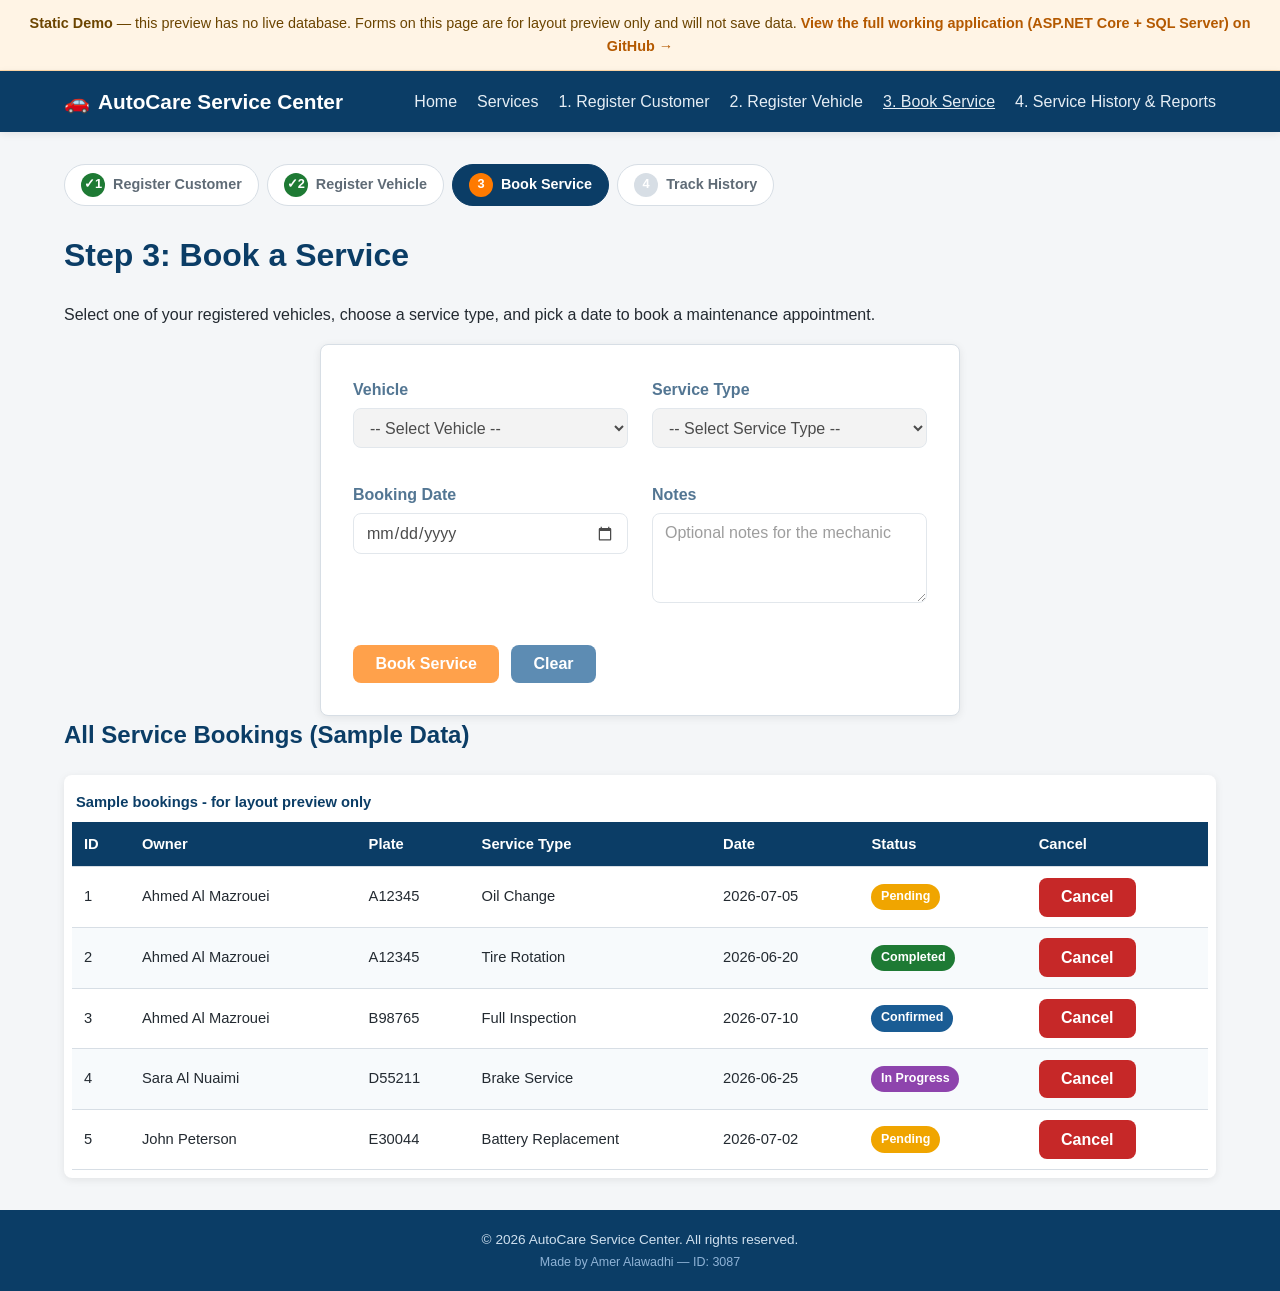
==== VehicleServiceBooking-StaticDemo/bookings.html @ 6cf4703b "Add Vehicle Maintenance Service Booking System (Web Forms, ASP.NET Core, static demo) Includes three" ====
<!DOCTYPE html>
<html lang="en">
<head>
    <meta charset="utf-8" />
    <meta name="viewport" content="width=device-width, initial-scale=1.0" />
    <title>Service Booking - Vehicle Maintenance Service Booking (Static Demo)</title>
    <link rel="stylesheet" href="css/site.css" />
</head>
<body>
    <div id="demo-banner-mount"></div>
    <div id="site-header-mount"></div>

    <main class="page-content">
        <ol class="step-indicator" aria-label="Booking workflow progress">
            <li class="done"><span class="step-indicator-num">1</span> Register Customer</li>
            <li class="done"><span class="step-indicator-num">2</span> Register Vehicle</li>
            <li class="active"><span class="step-indicator-num">3</span> Book Service</li>
            <li><span class="step-indicator-num">4</span> Track History</li>
        </ol>

        <h1>Step 3: Book a Service</h1>
        <p>Select one of your registered vehicles, choose a service type, and pick a date
           to book a maintenance appointment.</p>

        <div class="form-card demo-form-disabled">
            <form class="js-demo-form" novalidate>
                <fieldset>
                    <div class="form-grid">
                        <div class="form-group">
                            <label for="VehicleID">Vehicle</label>
                            <select id="VehicleID" name="VehicleID">
                                <option value="">-- Select Vehicle --</option>
                                <option value="1">A12345 - Toyota Camry (Ahmed Al Mazrouei)</option>
                                <option value="2">B98765 - Nissan Patrol (Ahmed Al Mazrouei)</option>
                                <option value="3">D55211 - Honda Civic (Sara Al Nuaimi)</option>
                                <option value="4">E30044 - Ford F-150 (John Peterson)</option>
                            </select>
                        </div>
                        <div class="form-group">
                            <label for="serviceTypeSelect">Service Type</label>
                            <select id="serviceTypeSelect" name="ServiceType">
                                <option value="">-- Select Service Type --</option>
                                <option value="Oil Change">Oil Change</option>
                                <option value="Tire Rotation">Tire Rotation</option>
                                <option value="Brake Service">Brake Service</option>
                                <option value="Battery Replacement">Battery Replacement</option>
                                <option value="Full Inspection">Full Inspection</option>
                                <option value="Air Conditioning Service">Air Conditioning Service</option>
                            </select>
                            <div id="serviceDetailsBox" class="service-details-box" style="display:none;" aria-live="polite"></div>
                        </div>
                        <div class="form-group">
                            <label for="BookingDate">Booking Date</label>
                            <input type="date" id="BookingDate" name="BookingDate" />
                        </div>
                        <div class="form-group">
                            <label for="Notes">Notes</label>
                            <textarea id="Notes" name="Notes" placeholder="Optional notes for the mechanic"></textarea>
                        </div>
                    </div>
                    <div class="form-actions">
                        <button type="submit" class="btn">Book Service</button>
                        <button type="reset" class="btn btn-secondary">Clear</button>
                    </div>
                </fieldset>
            </form>
        </div>

        <h2>All Service Bookings (Sample Data)</h2>
        <div class="table-wrapper">
            <table class="data-table">
                <caption>Sample bookings - for layout preview only</caption>
                <thead>
                    <tr>
                        <th scope="col">ID</th>
                        <th scope="col">Owner</th>
                        <th scope="col">Plate</th>
                        <th scope="col">Service Type</th>
                        <th scope="col">Date</th>
                        <th scope="col">Status</th>
                        <th scope="col">Cancel</th>
                    </tr>
                </thead>
                <tbody>
                    <tr>
                        <td>1</td><td>Ahmed Al Mazrouei</td><td>A12345</td><td>Oil Change</td><td>2026-07-05</td>
                        <td><span class="badge Pending">Pending</span></td>
                        <td><button class="btn btn-danger js-demo-delete">Cancel</button></td>
                    </tr>
                    <tr>
                        <td>2</td><td>Ahmed Al Mazrouei</td><td>A12345</td><td>Tire Rotation</td><td>2026-06-20</td>
                        <td><span class="badge Completed">Completed</span></td>
                        <td><button class="btn btn-danger js-demo-delete">Cancel</button></td>
                    </tr>
                    <tr>
                        <td>3</td><td>Ahmed Al Mazrouei</td><td>B98765</td><td>Full Inspection</td><td>2026-07-10</td>
                        <td><span class="badge Confirmed">Confirmed</span></td>
                        <td><button class="btn btn-danger js-demo-delete">Cancel</button></td>
                    </tr>
                    <tr>
                        <td>4</td><td>Sara Al Nuaimi</td><td>D55211</td><td>Brake Service</td><td>2026-06-25</td>
                        <td><span class="badge In-Progress">In Progress</span></td>
                        <td><button class="btn btn-danger js-demo-delete">Cancel</button></td>
                    </tr>
                    <tr>
                        <td>5</td><td>John Peterson</td><td>E30044</td><td>Battery Replacement</td><td>2026-07-02</td>
                        <td><span class="badge Pending">Pending</span></td>
                        <td><button class="btn btn-danger js-demo-delete">Cancel</button></td>
                    </tr>
                </tbody>
            </table>
        </div>
    </main>

    <div id="site-footer-mount"></div>

    <script src="js/layout.js"></script>
    <script src="js/demo.js"></script>
</body>
</html>
---- VehicleServiceBooking-StaticDemo/css/site.css ----
/* ============================================================
   Vehicle Maintenance Service Booking System
   External stylesheet - typography, box model, flexbox, grid,
   and responsive media queries.
   ============================================================ */

:root {
    --color-primary: #0b3d66;
    --color-primary-light: #1a5c94;
    --color-accent: #ff7a00;
    --color-bg: #f4f6f8;
    --color-card: #ffffff;
    --color-border: #d7dee5;
    --color-text: #232a31;
    --color-muted: #5f6b76;
    --radius: 8px;
    --shadow: 0 2px 8px rgba(0, 0, 0, 0.08);
}

* {
    box-sizing: border-box;
}

html, body {
    margin: 0;
    padding: 0;
}

body {
    font-family: "Segoe UI", Tahoma, Geneva, Verdana, sans-serif;
    background-color: var(--color-bg);
    color: var(--color-text);
    line-height: 1.6;
    min-height: 100vh;
    display: flex;
    flex-direction: column;
}

.demo-banner {
    background-color: #fff4e5;
    color: #6b4400;
    border-bottom: 1px solid #ffd8a8;
    padding: 0.75rem 1.5rem;
    text-align: center;
    font-size: 0.9rem;
}

.demo-banner a {
    color: #b45900;
    font-weight: 600;
}

.demo-form-disabled {
    position: relative;
}

.demo-form-disabled fieldset {
    border: none;
    padding: 0;
    margin: 0;
    opacity: 0.7;
}

.demo-form-disabled button[type="submit"] {
    cursor: not-allowed;
}

h1, h2, h3, h4 {
    font-family: "Segoe UI Semibold", "Segoe UI", sans-serif;
    color: var(--color-primary);
    margin-top: 0;
}

h1 { font-size: 2rem; }
h2 { font-size: 1.5rem; }
h3 { font-size: 1.2rem; }

a {
    color: var(--color-primary-light);
    text-decoration: none;
}

a:hover {
    text-decoration: underline;
}

p {
    margin: 0 0 1rem 0;
}

ul, ol {
    padding-left: 1.25rem;
}

/* ============================================================
   Header / Navigation - Flexbox
   ============================================================ */

.site-header {
    background-color: var(--color-primary);
    box-shadow: var(--shadow);
    position: sticky;
    top: 0;
    z-index: 100;
}

.header-inner {
    max-width: 1200px;
    margin: 0 auto;
    padding: 0.85rem 1.5rem;
    display: flex;
    flex-wrap: wrap;
    align-items: center;
    justify-content: space-between;
    gap: 0.75rem;
}

.brand {
    color: #ffffff;
    font-size: 1.3rem;
    font-weight: bold;
    display: flex;
    align-items: center;
    gap: 0.5rem;
}

.brand:hover {
    text-decoration: none;
    opacity: 0.9;
}

.site-nav ul {
    list-style: none;
    display: flex;
    flex-wrap: wrap;
    gap: 1.25rem;
    margin: 0;
    padding: 0;
}

.site-nav a {
    color: #e6eef5;
    font-weight: 500;
    padding: 0.35rem 0;
    border-bottom: 2px solid transparent;
}

.site-nav a:hover {
    color: #ffffff;
    text-decoration: none;
    border-bottom-color: var(--color-accent);
}

/* ============================================================
   Layout
   ============================================================ */

.page-content {
    flex: 1;
    max-width: 1200px;
    width: 100%;
    margin: 0 auto;
    padding: 2rem 1.5rem;
}

.site-footer {
    background-color: var(--color-primary);
    color: #cfe0ef;
    text-align: center;
    padding: 1rem;
    font-size: 0.85rem;
}

.site-footer p {
    margin: 0.15rem 0;
}

.footer-credit {
    color: #8fb3d6;
    font-size: 0.78rem;
}

/* ============================================================
   Hero section - Flexbox
   ============================================================ */

.hero {
    display: flex;
    flex-wrap: wrap;
    align-items: center;
    gap: 2.5rem;
    background: linear-gradient(135deg, var(--color-primary) 0%, var(--color-primary-light) 100%);
    color: #ffffff;
    border-radius: var(--radius);
    padding: 3rem 2.5rem;
    margin-bottom: 2rem;
    overflow: hidden;
    min-height: 90vh;
}

.hero-text {
    flex: 6 1 340px;
}

.hero-eyebrow {
    text-transform: uppercase;
    letter-spacing: 0.08em;
    font-size: 0.85rem;
    font-weight: 700;
    color: var(--color-accent);
    margin-bottom: 0.5rem;
}

.hero-text h1 {
    color: #ffffff;
    font-size: 2.4rem;
    line-height: 1.15;
    margin-bottom: 1rem;
}

.hero-text > p {
    font-size: 1.05rem;
    color: #eaf2fb;
    max-width: 46ch;
}

.hero-actions {
    display: flex;
    flex-wrap: wrap;
    gap: 0.75rem;
    margin: 1.5rem 0;
}

.hero-stats {
    display: flex;
    flex-wrap: wrap;
    gap: 1.75rem;
    list-style: none;
    margin: 1.5rem 0 0 0;
    padding: 1.25rem 0 0 0;
    border-top: 1px solid rgba(255, 255, 255, 0.25);
}

.hero-stats li {
    font-size: 0.9rem;
    color: #dcebf7;
}

.hero-stats strong {
    display: block;
    font-size: 1.4rem;
    color: #ffffff;
}

.hero-image {
    flex: 4 1 260px;
    text-align: center;
}

.hero-image img {
    width: 100%;
    height: 100%;
    max-width: 100%;
    aspect-ratio: 3 / 2;
    object-fit: cover;
    border-radius: var(--radius);
    box-shadow: 0 12px 30px rgba(0, 0, 0, 0.25);
}

.btn {
    display: inline-block;
    background-color: var(--color-accent);
    color: #ffffff;
    padding: 0.65rem 1.4rem;
    border-radius: var(--radius);
    border: none;
    font-size: 1rem;
    font-weight: 600;
    cursor: pointer;
    transition: background-color 0.2s ease, transform 0.1s ease;
}

.btn:hover {
    background-color: #e56a00;
    text-decoration: none;
    transform: translateY(-1px);
}

.btn-secondary {
    background-color: var(--color-primary-light);
}

.btn-secondary:hover {
    background-color: var(--color-primary);
}

.btn-danger {
    background-color: #c62828;
}

.btn-danger:hover {
    background-color: #a31f1f;
}

/* ============================================================
   How It Works - step-by-step guide (Flexbox + Grid)
   ============================================================ */

.subtitle {
    color: var(--color-muted);
    margin-top: -0.5rem;
}

.steps-guide {
    display: flex;
    flex-wrap: wrap;
    align-items: stretch;
    gap: 0.75rem;
    margin: 1.5rem 0;
}

.step-card {
    flex: 1 1 200px;
    background-color: var(--color-card);
    border: 1px solid var(--color-border);
    border-radius: var(--radius);
    box-shadow: var(--shadow);
    padding: 1.5rem;
    text-decoration: none;
    color: inherit;
    display: flex;
    flex-direction: column;
    gap: 0.4rem;
    transition: transform 0.15s ease, box-shadow 0.15s ease, border-color 0.15s ease;
}

.step-card:hover {
    text-decoration: none;
    transform: translateY(-3px);
    box-shadow: 0 6px 16px rgba(0, 0, 0, 0.12);
    border-color: var(--color-primary-light);
}

.step-number {
    display: inline-flex;
    align-items: center;
    justify-content: center;
    width: 2.25rem;
    height: 2.25rem;
    border-radius: 50%;
    background-color: var(--color-primary);
    color: #ffffff;
    font-weight: bold;
    font-size: 1.1rem;
}

.step-card h3 {
    margin: 0.25rem 0 0 0;
}

.step-card p {
    margin: 0;
    color: var(--color-muted);
    flex-grow: 1;
}

.step-cta {
    font-weight: 600;
    color: var(--color-accent);
}

.step-arrow {
    display: flex;
    align-items: center;
    justify-content: center;
    color: var(--color-border);
    font-size: 1.5rem;
    font-weight: bold;
    flex: 0 0 auto;
}

/* Persistent step indicator shown on the workflow pages */
.step-indicator {
    display: flex;
    flex-wrap: wrap;
    gap: 0.5rem;
    list-style: none;
    margin: 0 0 1.5rem 0;
    padding: 0;
}

.step-indicator li {
    display: flex;
    align-items: center;
    gap: 0.5rem;
    padding: 0.5rem 1rem;
    border-radius: 999px;
    background-color: var(--color-card);
    border: 1px solid var(--color-border);
    color: var(--color-muted);
    font-size: 0.9rem;
    font-weight: 600;
}

.step-indicator li .step-indicator-num {
    display: inline-flex;
    align-items: center;
    justify-content: center;
    width: 1.5rem;
    height: 1.5rem;
    border-radius: 50%;
    background-color: var(--color-border);
    color: #ffffff;
    font-size: 0.8rem;
}

.step-indicator li.active {
    background-color: var(--color-primary);
    border-color: var(--color-primary);
    color: #ffffff;
}

.step-indicator li.active .step-indicator-num {
    background-color: var(--color-accent);
}

.step-indicator li.done .step-indicator-num {
    background-color: #1e7a34;
}

.step-indicator li.done .step-indicator-num::before {
    content: "\2713";
}

@media (max-width: 700px) {
    .steps-guide {
        flex-direction: column;
    }

    .step-arrow {
        transform: rotate(90deg);
    }
}

/* ============================================================
   Cards Grid - CSS Grid
   ============================================================ */

.card-grid {
    display: grid;
    grid-template-columns: repeat(auto-fit, minmax(240px, 1fr));
    gap: 1.5rem;
    margin: 1.5rem 0;
}

.card {
    background-color: var(--color-card);
    border: 1px solid var(--color-border);
    border-radius: var(--radius);
    padding: 1.5rem;
    box-shadow: var(--shadow);
}

.card h3 {
    margin-bottom: 0.5rem;
}

.card .price {
    color: var(--color-accent);
    font-weight: bold;
    font-size: 1.1rem;
}

/* ============================================================
   Page hero banner (Services page, etc.)
   ============================================================ */

.page-hero {
    background: linear-gradient(135deg, var(--color-primary) 0%, var(--color-primary-light) 100%);
    color: #ffffff;
    border-radius: var(--radius);
    padding: 2.5rem;
    margin-bottom: 2rem;
}

.page-hero h1 {
    color: #ffffff;
    margin-bottom: 0.75rem;
}

.page-hero p {
    color: #eaf2fb;
    max-width: 60ch;
    margin-bottom: 0;
}

/* ============================================================
   Service cards (Services page)
   ============================================================ */

.service-card {
    display: flex;
    flex-direction: column;
    text-align: left;
    transition: transform 0.15s ease, box-shadow 0.15s ease;
}

.service-card:hover {
    transform: translateY(-3px);
    box-shadow: 0 8px 20px rgba(0, 0, 0, 0.12);
}

.service-card-icon {
    font-size: 2rem;
    line-height: 1;
    margin-bottom: 0.75rem;
}

.service-card p {
    color: var(--color-muted);
    flex-grow: 1;
}

.service-card-footer {
    display: flex;
    align-items: center;
    justify-content: space-between;
    gap: 0.5rem;
    margin: 0.75rem 0;
    padding-top: 0.75rem;
    border-top: 1px solid var(--color-border);
}

.service-duration {
    color: var(--color-muted);
    font-size: 0.85rem;
}

.service-card-cta {
    align-self: flex-start;
    margin-top: 0.25rem;
}

/* ============================================================
   Services bottom CTA banner
   ============================================================ */

.services-cta-banner {
    display: flex;
    flex-wrap: wrap;
    align-items: center;
    justify-content: space-between;
    gap: 1.5rem;
    background-color: var(--color-card);
    border: 1px solid var(--color-border);
    border-left: 5px solid var(--color-accent);
    border-radius: var(--radius);
    box-shadow: var(--shadow);
    padding: 1.75rem 2rem;
    margin: 2rem 0 1rem 0;
}

.services-cta-banner h2 {
    margin-bottom: 0.25rem;
}

.services-cta-banner p {
    color: var(--color-muted);
    margin-bottom: 0;
}

@media (max-width: 480px) {
    .services-cta-banner {
        flex-direction: column;
        align-items: flex-start;
    }
}

/* ============================================================
   Forms - Box model
   ============================================================ */

.form-card {
    background-color: var(--color-card);
    border: 1px solid var(--color-border);
    border-radius: var(--radius);
    box-shadow: var(--shadow);
    padding: 2rem;
    max-width: 640px;
    margin: 0 auto;
}

.form-grid {
    display: grid;
    grid-template-columns: repeat(auto-fit, minmax(220px, 1fr));
    gap: 1rem 1.5rem;
}

.form-group {
    margin-bottom: 1.1rem;
    display: flex;
    flex-direction: column;
}

.form-group label {
    font-weight: 600;
    margin-bottom: 0.35rem;
    color: var(--color-primary);
}

.form-group input,
.form-group select,
.form-group textarea {
    padding: 0.6rem 0.75rem;
    border: 1px solid var(--color-border);
    border-radius: var(--radius);
    font-size: 1rem;
    font-family: inherit;
    width: 100%;
}

.form-group input:focus,
.form-group select:focus,
.form-group textarea:focus {
    outline: none;
    border-color: var(--color-primary-light);
    box-shadow: 0 0 0 3px rgba(26, 92, 148, 0.15);
}

.form-group textarea {
    resize: vertical;
    min-height: 90px;
}

.field-error {
    color: #c62828;
    font-size: 0.85rem;
    margin-top: 0.25rem;
    min-height: 1.1em;
}

.form-actions {
    margin-top: 1.5rem;
    display: flex;
    gap: 0.75rem;
    flex-wrap: wrap;
}

.status-message {
    padding: 0.75rem 1rem;
    border-radius: var(--radius);
    margin-bottom: 1.25rem;
    font-weight: 600;
}

.status-message.success {
    background-color: #e3f6e8;
    color: #1e7a34;
    border: 1px solid #b6e3c0;
}

.status-message.error {
    background-color: #fdecea;
    color: #c62828;
    border: 1px solid #f5c6c3;
}

.service-details-box {
    background-color: #eef5fb;
    border: 1px solid #cfe0ef;
    border-radius: var(--radius);
    padding: 1rem;
    margin-top: 0.5rem;
    font-size: 0.92rem;
    color: var(--color-primary);
}

/* ============================================================
   Data Tables
   ============================================================ */

.table-wrapper {
    overflow-x: auto;
    background-color: var(--color-card);
    border-radius: var(--radius);
    box-shadow: var(--shadow);
    padding: 0.5rem;
}

table.data-table {
    width: 100%;
    border-collapse: collapse;
    font-size: 0.92rem;
}

table.data-table caption {
    text-align: left;
    font-weight: bold;
    padding: 0.5rem 0.25rem;
    color: var(--color-primary);
}

table.data-table th,
table.data-table td {
    text-align: left;
    padding: 0.65rem 0.75rem;
    border-bottom: 1px solid var(--color-border);
}

table.data-table th {
    background-color: var(--color-primary);
    color: #ffffff;
    position: sticky;
    top: 0;
}

table.data-table tr:nth-child(even) {
    background-color: #f7fafc;
}

table.data-table tr:hover {
    background-color: #eef5fb;
}

.badge {
    display: inline-block;
    padding: 0.2rem 0.6rem;
    border-radius: 999px;
    font-size: 0.78rem;
    font-weight: 600;
    color: #ffffff;
}

.badge.Pending { background-color: #f0a500; }
.badge.Confirmed { background-color: #1a5c94; }
.badge.In-Progress { background-color: #8e44ad; }
.badge.Completed { background-color: #1e7a34; }
.badge.Cancelled { background-color: #c62828; }

/* ============================================================
   Filter bar - Flexbox
   ============================================================ */

.filter-bar {
    display: flex;
    flex-wrap: wrap;
    gap: 1rem;
    align-items: flex-end;
    background-color: var(--color-card);
    border: 1px solid var(--color-border);
    border-radius: var(--radius);
    padding: 1.25rem;
    margin-bottom: 1.5rem;
}

.filter-bar .form-group {
    margin-bottom: 0;
    min-width: 160px;
    flex: 1 1 160px;
}

/* Float utility demonstration (per requirement) */
.float-note {
    float: right;
    font-size: 0.85rem;
    color: var(--color-muted);
}

.clearfix::after {
    content: "";
    display: table;
    clear: both;
}

/* Position utility demonstration */
.position-banner {
    position: relative;
    padding: 0.75rem 1rem;
    background-color: #fff4e5;
    border: 1px solid #ffd8a8;
    border-radius: var(--radius);
    margin-bottom: 1.5rem;
}

.position-banner .badge-corner {
    position: absolute;
    top: -10px;
    right: 12px;
    background-color: var(--color-accent);
    color: #fff;
    padding: 0.2rem 0.6rem;
    border-radius: 999px;
    font-size: 0.75rem;
}

/* ============================================================
   Responsive Design - Media Queries
   ============================================================ */

@media (max-width: 768px) {
    .header-inner {
        flex-direction: column;
        align-items: flex-start;
    }

    .site-nav ul {
        gap: 0.75rem 1rem;
    }

    .hero {
        flex-direction: column;
        padding: 1.5rem;
        text-align: center;
        min-height: auto;
    }

    .hero-image {
        order: -1;
    }

    .hero-actions,
    .hero-stats {
        justify-content: center;
    }

    .hero-text > p {
        max-width: none;
    }

    .form-card {
        padding: 1.25rem;
    }
}

@media (max-width: 480px) {
    h1 { font-size: 1.6rem; }
    h2 { font-size: 1.25rem; }

    .site-nav ul {
        flex-direction: column;
        gap: 0.5rem;
    }

    .card-grid {
        grid-template-columns: 1fr;
    }

    .form-actions {
        flex-direction: column;
    }

    .btn {
        width: 100%;
        text-align: center;
    }
}
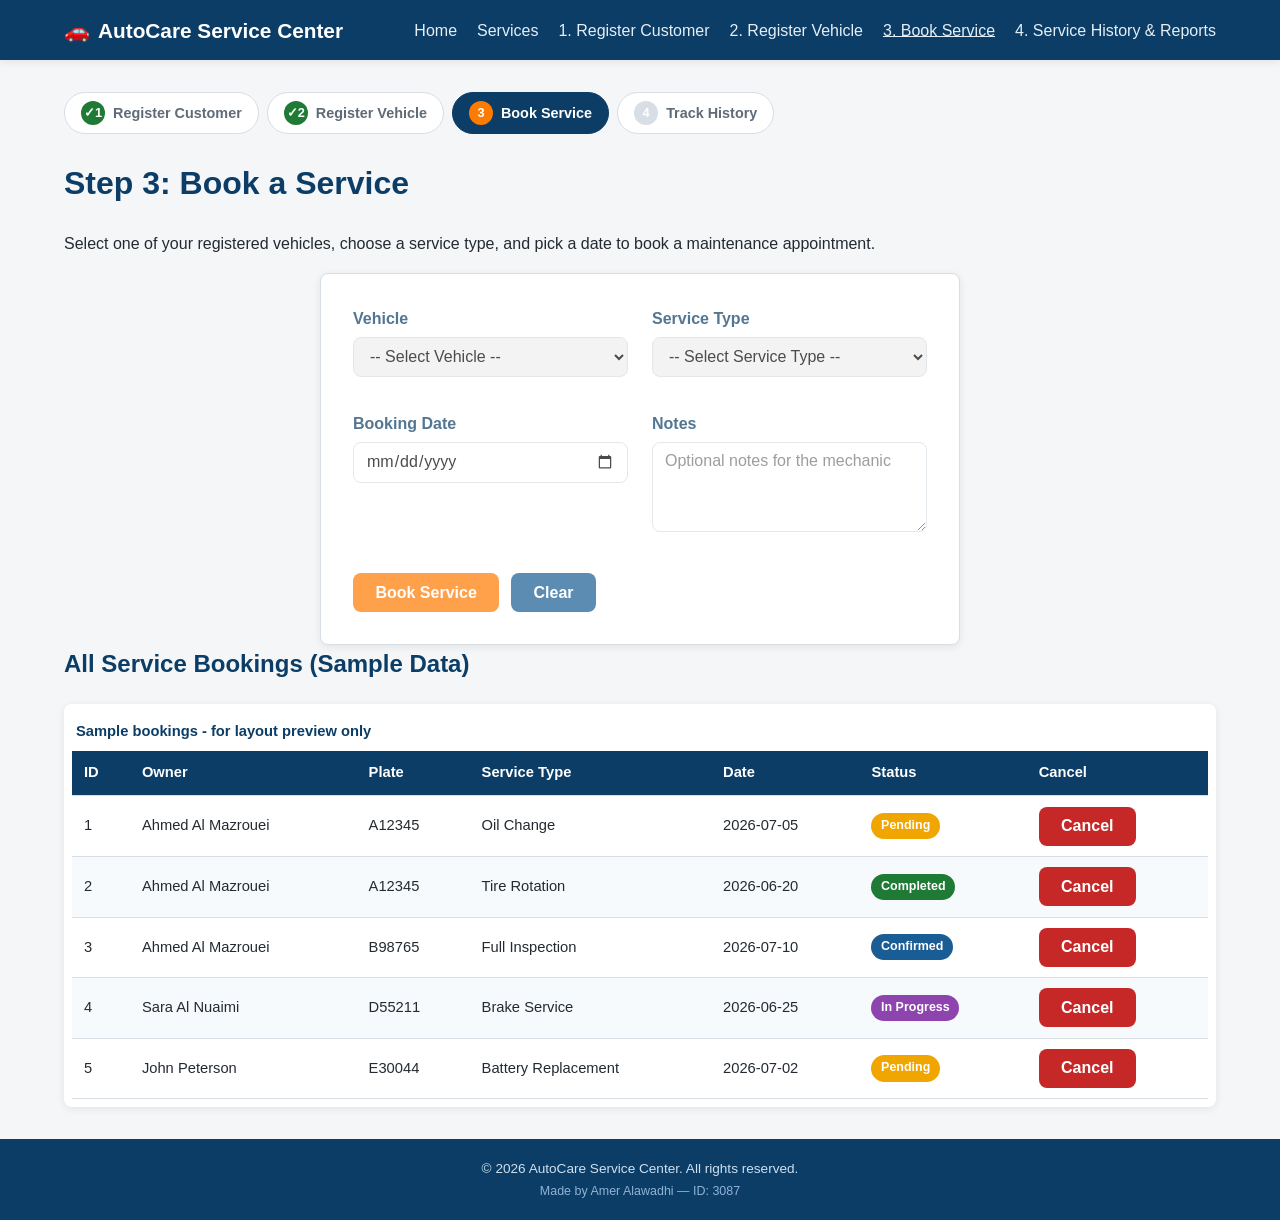
==== commit 2dabebd9: "Remove demo notice banner from static demo, match home page to real app exactly The banner explainin" ====
--- a/VehicleServiceBooking-StaticDemo/bookings.html
+++ b/VehicleServiceBooking-StaticDemo/bookings.html
@@ -3,11 +3,10 @@
 <head>
     <meta charset="utf-8" />
     <meta name="viewport" content="width=device-width, initial-scale=1.0" />
-    <title>Service Booking - Vehicle Maintenance Service Booking (Static Demo)</title>
+    <title>Service Booking - Vehicle Maintenance Service Booking</title>
     <link rel="stylesheet" href="css/site.css" />
 </head>
 <body>
-    <div id="demo-banner-mount"></div>
     <div id="site-header-mount"></div>
 
     <main class="page-content">
--- a/VehicleServiceBooking-StaticDemo/css/site.css
+++ b/VehicleServiceBooking-StaticDemo/css/site.css
@@ -36,20 +36,6 @@
     flex-direction: column;
 }
 
-.demo-banner {
-    background-color: #fff4e5;
-    color: #6b4400;
-    border-bottom: 1px solid #ffd8a8;
-    padding: 0.75rem 1.5rem;
-    text-align: center;
-    font-size: 0.9rem;
-}
-
-.demo-banner a {
-    color: #b45900;
-    font-weight: 600;
-}
-
 .demo-form-disabled {
     position: relative;
 }
